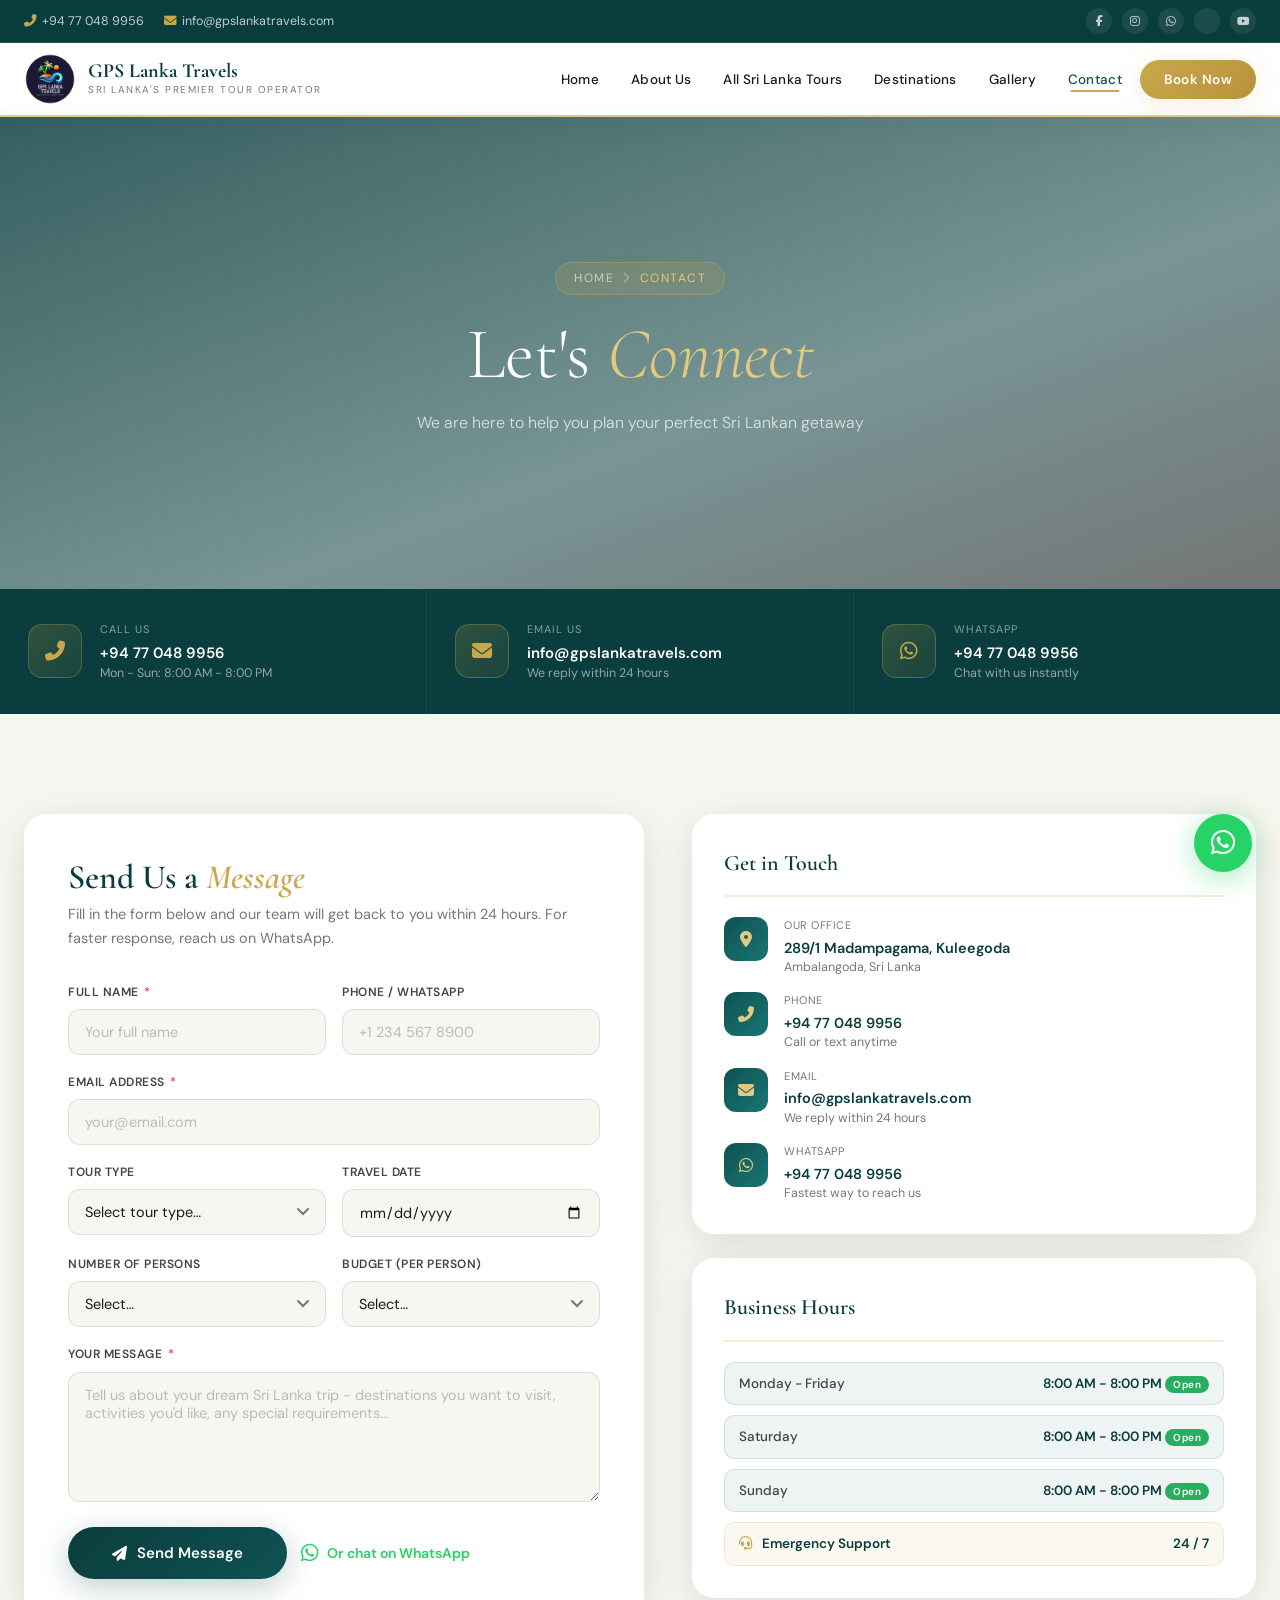
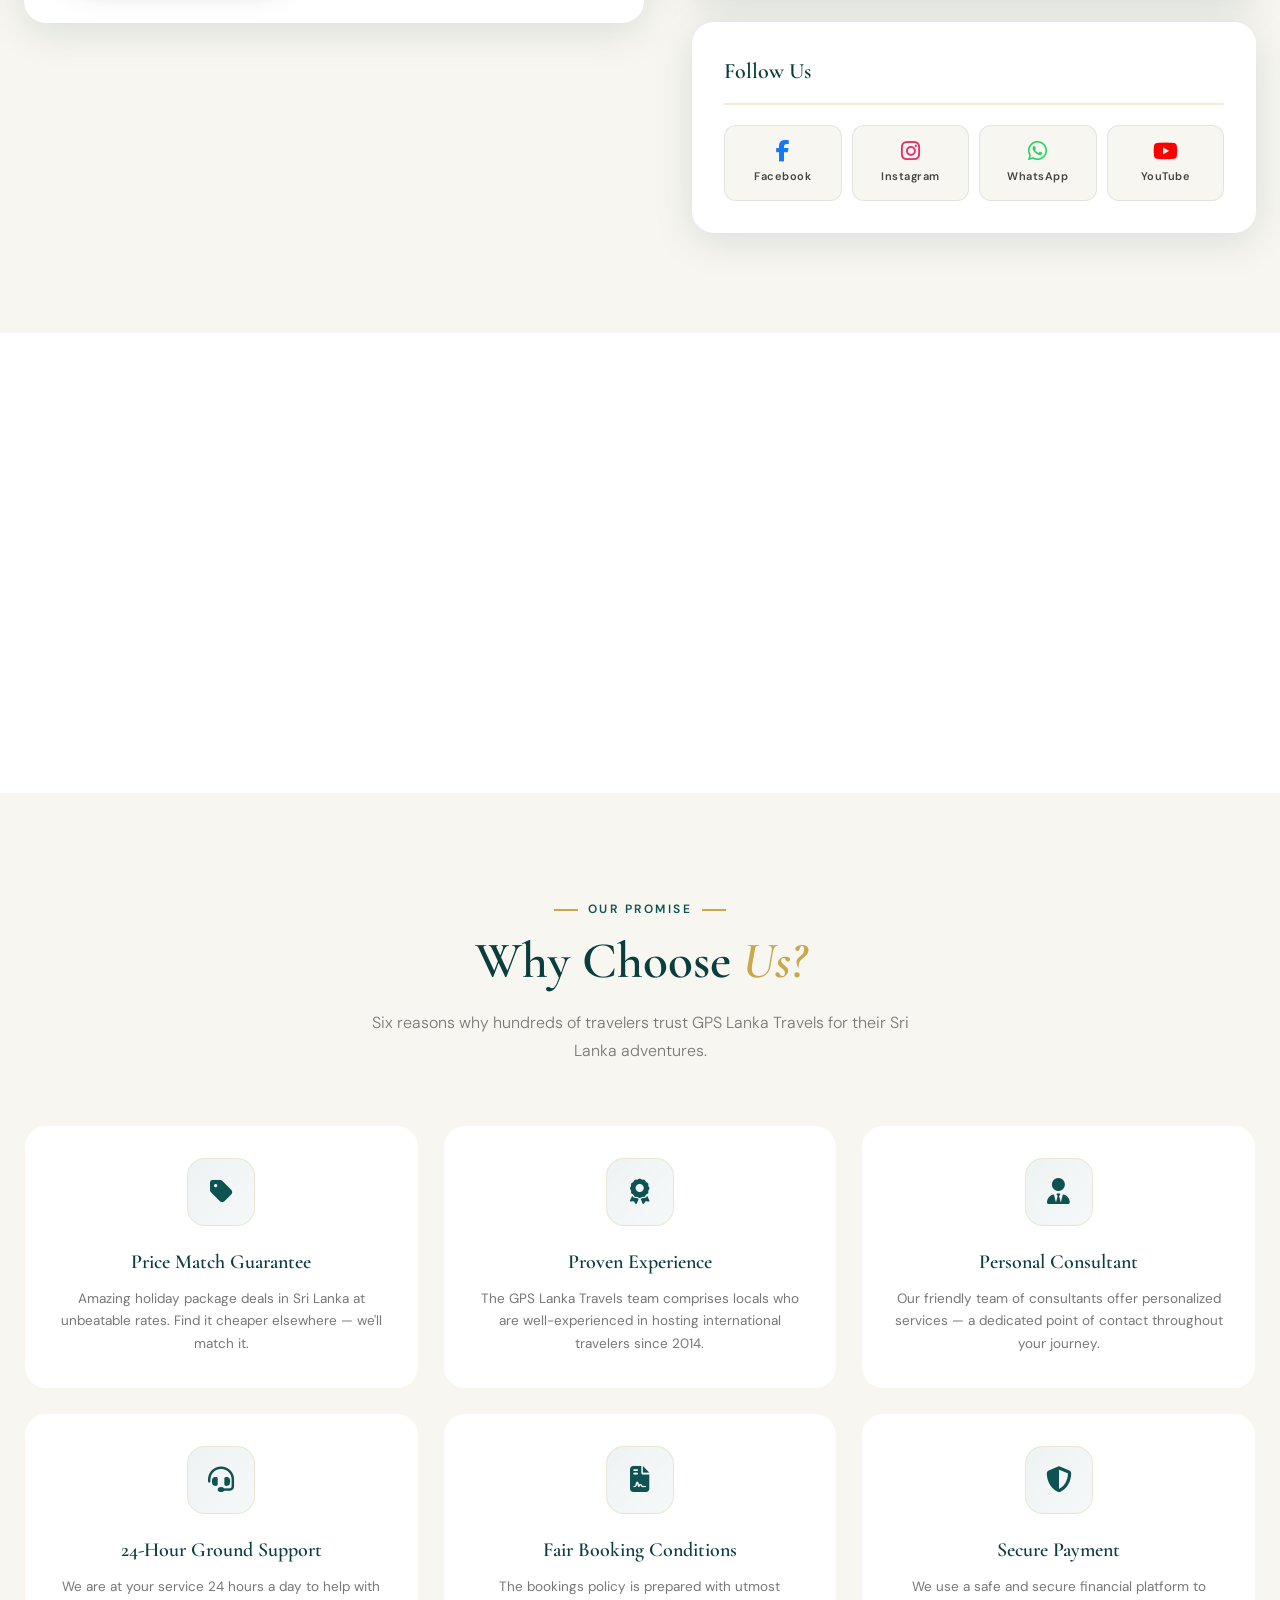
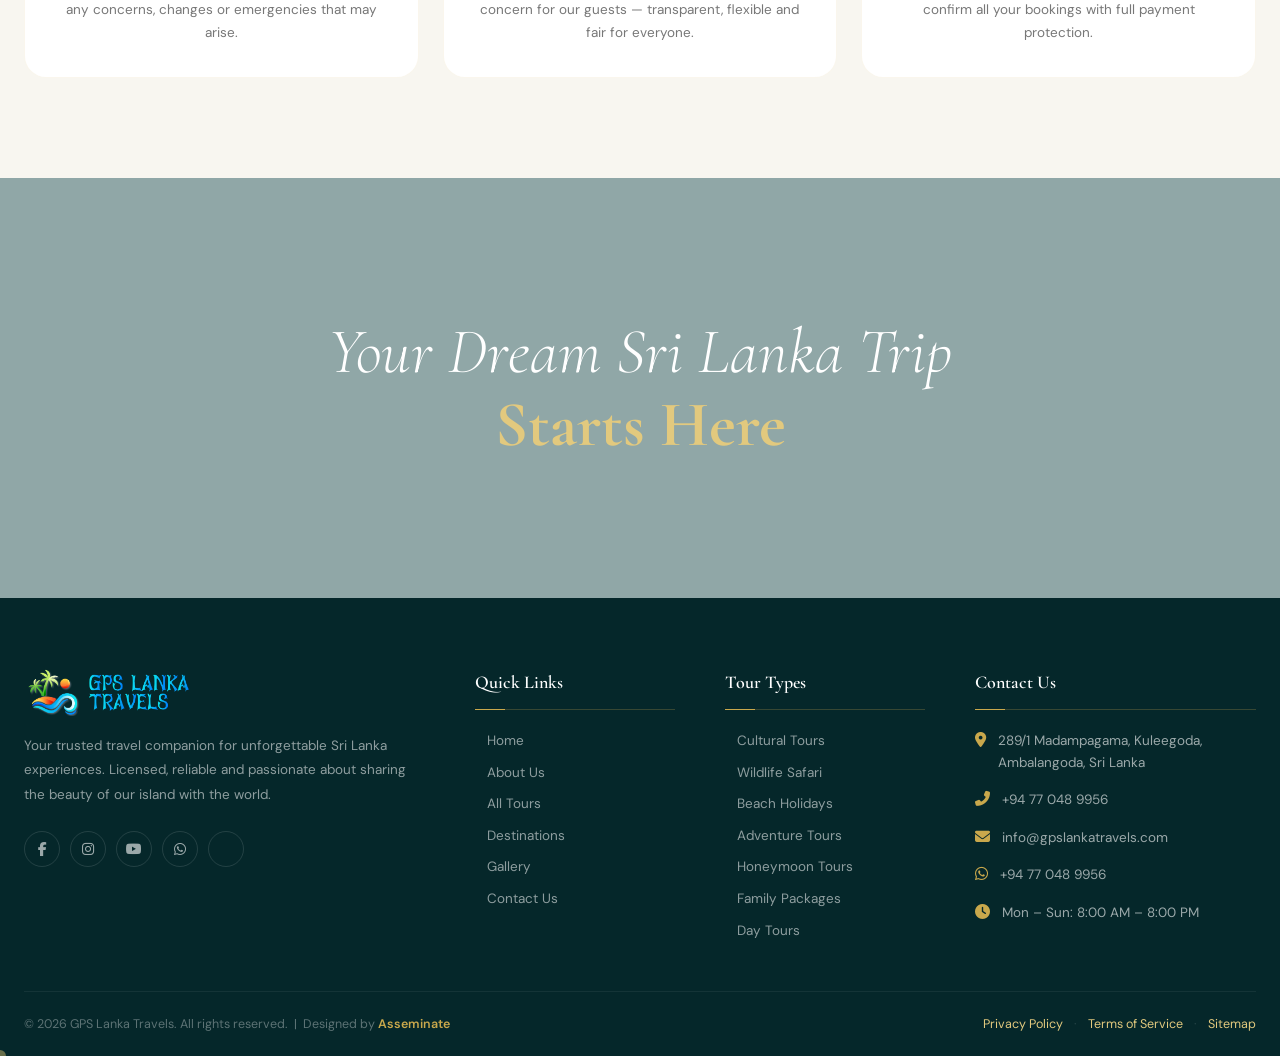
==== contact.html @ 1fd19db1 "Initial Commit - GPS Lanka Travels" ====
<!DOCTYPE html>
<html lang="en">
<head>
  <meta charset="UTF-8"/>
  <meta name="viewport" content="width=device-width, initial-scale=1.0"/>
  <meta name="description" content="Contact GPS Lanka Travels | Get in touch to plan your perfect Sri Lanka tour. Phone, WhatsApp, email or fill in the form."/>
  <title>Contact Us | GPS Lanka Travels</title>
  <link rel="icon" type="image/png" href="images/favicon.png"/>
  <link rel="stylesheet" href="https://cdnjs.cloudflare.com/ajax/libs/font-awesome/6.5.0/css/all.min.css"/>
  <link rel="stylesheet" href="css/global.css"/>
  <link rel="stylesheet" href="css/header.css"/>
  <link rel="stylesheet" href="css/footer.css"/>
  <link rel="stylesheet" href="css/contact.css"/>
</head>
<body data-page="contact">

  <div id="header-placeholder"></div>

  <!-- PAGE HERO -->
  <!-- images/contact-hero.jpg  1920×600px -->
  <section class="page-hero">
    <div class="page-hero-bg"></div>
    <div class="page-hero-content">
      <div class="page-breadcrumb">
        <a href="index.html">Home</a>
        <span class="sep"><i class="fas fa-chevron-right"></i></span>
        Contact
      </div>
      <h1 class="page-hero-title">Let's <em>Connect</em></h1>
      <p class="page-hero-sub">We are here to help you plan your perfect Sri Lankan getaway</p>
    </div>
  </section>


  <!-- QUICK CONTACT STRIP -->
  <div class="contact-strip">
    <div class="container" style="padding:0;">
      <div class="contact-strip-grid">

        <a href="tel:+94770489956" class="contact-strip-item">
          <div class="contact-strip-icon"><i class="fas fa-phone-alt"></i></div>
          <div>
            <div class="contact-strip-label">Call Us</div>
            <div class="contact-strip-value">
              +94 77 048 9956
              <small>Mon - Sun: 8:00 AM - 8:00 PM</small>
            </div>
          </div>
        </a>

        <a href="mailto:info@gpslankatravels.com" class="contact-strip-item">
          <div class="contact-strip-icon"><i class="fas fa-envelope"></i></div>
          <div>
            <div class="contact-strip-label">Email Us</div>
            <div class="contact-strip-value">
              info@gpslankatravels.com
              <small>We reply within 24 hours</small>
            </div>
          </div>
        </a>

        <a href="https://wa.me/94770489956" target="_blank" class="contact-strip-item">
          <div class="contact-strip-icon"><i class="fab fa-whatsapp"></i></div>
          <div>
            <div class="contact-strip-label">WhatsApp</div>
            <div class="contact-strip-value">
              +94 77 048 9956
              <small>Chat with us instantly</small>
            </div>
          </div>
        </a>

      </div>
    </div>
  </div>


  <!-- MAIN CONTACT SECTION -->
  <section class="contact-main section-pad">
    <div class="container">
      <div class="contact-grid">

        <!-- CONTACT FORM -->
        <div class="contact-form-wrap reveal-left">

          <h2>Send Us a <em>Message</em></h2>
          <p class="contact-form-subtitle">Fill in the form below and our team will get back to you within 24 hours. For faster response, reach us on WhatsApp.</p>

          <!-- Success state (hidden by default) -->
          <div id="formSuccess" class="form-success">
            <i class="fas fa-check-circle"></i>
            <div>
              <strong>Message sent successfully!</strong><br>
              Thank you for reaching out. Our team will contact you within 24 hours.
            </div>
          </div>

          <form id="contactForm" novalidate>

            <div class="form-row">
              <div class="form-group">
                <label>Full Name <span>*</span></label>
                <input type="text" id="name" placeholder="Your full name" required/>
              </div>
              <div class="form-group">
                <label>Phone / WhatsApp</label>
                <input type="tel" id="phone" placeholder="+1 234 567 8900"/>
              </div>
            </div>

            <div class="form-group">
              <label>Email Address <span>*</span></label>
              <input type="email" id="email" placeholder="your@email.com" required/>
            </div>

            <div class="form-row">
              <div class="form-group">
                <label>Tour Type</label>
                <select id="tourType">
                  <option value="">Select tour type…</option>
                  <option>Day Tour</option>
                  <option>Multi-Day Package</option>
                  <option>Custom Private Tour</option>
                  <option>Honeymoon Package</option>
                  <option>Family Holiday</option>
                  <option>Wildlife Safari</option>
                  <option>Adventure Tour</option>
                  <option>Airport Transfer</option>
                </select>
              </div>
              <div class="form-group">
                <label>Travel Date</label>
                <input type="date" id="travelDate"/>
              </div>
            </div>

            <div class="form-row">
              <div class="form-group">
                <label>Number of Persons</label>
                <select id="persons">
                  <option value="">Select…</option>
                  <option>1 Person</option>
                  <option>2 Persons</option>
                  <option>3-4 Persons</option>
                  <option>5-8 Persons</option>
                  <option>9+ Persons</option>
                </select>
              </div>
              <div class="form-group">
                <label>Budget (Per Person)</label>
                <select id="budget">
                  <option value="">Select…</option>
                  <option>Under $100</option>
                  <option>$100 - $300</option>
                  <option>$300 - $600</option>
                  <option>$600 - $1000</option>
                  <option>$1000+</option>
                </select>
              </div>
            </div>

            <div class="form-group">
              <label>Your Message <span>*</span></label>
              <textarea id="message" placeholder="Tell us about your dream Sri Lanka trip - destinations you want to visit, activities you'd like, any special requirements…" required></textarea>
            </div>

            <div class="form-submit-row">
              <button type="submit" class="contact-submit-btn">
                <i class="fas fa-paper-plane" id="btnIcon"></i>
                <span id="btnText">Send Message</span>
              </button>
              <a href="https://wa.me/94770489956?text=Hi%2C%20I%27d%20like%20to%20enquire%20about%20a%20Sri%20Lanka%20tour" class="contact-wa-link" target="_blank">
                <i class="fab fa-whatsapp"></i> Or chat on WhatsApp
              </a>
            </div>

          </form>
        </div>


        <!-- INFO PANEL -->
        <div class="contact-info-panel">

          <!-- Contact Details -->
          <div class="contact-info-card reveal-right">
            <h3>Get in Touch</h3>
            <div class="contact-info-list">

              <div class="contact-info-item">
                <div class="cii-icon"><i class="fas fa-map-marker-alt"></i></div>
                <div>
                  <div class="cii-label">Our Office</div>
                  <div class="cii-value">
                    289/1 Madampagama, Kuleegoda
                    <small>Ambalangoda, Sri Lanka</small>
                  </div>
                </div>
              </div>

              <a href="tel:+94770489956" class="contact-info-item">
                <div class="cii-icon"><i class="fas fa-phone-alt"></i></div>
                <div>
                  <div class="cii-label">Phone</div>
                  <div class="cii-value">
                    +94 77 048 9956
                    <small>Call or text anytime</small>
                  </div>
                </div>
              </a>

              <a href="mailto:info@gpslankatravels.com" class="contact-info-item">
                <div class="cii-icon"><i class="fas fa-envelope"></i></div>
                <div>
                  <div class="cii-label">Email</div>
                  <div class="cii-value">
                    info@gpslankatravels.com
                    <small>We reply within 24 hours</small>
                  </div>
                </div>
              </a>

              <a href="https://wa.me/94770489956" class="contact-info-item" target="_blank">
                <div class="cii-icon"><i class="fab fa-whatsapp"></i></div>
                <div>
                  <div class="cii-label">WhatsApp</div>
                  <div class="cii-value">
                    +94 77 048 9956
                    <small>Fastest way to reach us</small>
                  </div>
                </div>
              </a>

            </div>
          </div>

          <!-- Business Hours -->
          <div class="contact-info-card reveal-right">
            <h3>Business Hours</h3>
            <div class="hours-list">
              <div class="hours-item open">
                <span class="hours-day">Monday - Friday</span>
                <span class="hours-time">8:00 AM - 8:00 PM <span class="open-tag">Open</span></span>
              </div>
              <div class="hours-item open">
                <span class="hours-day">Saturday</span>
                <span class="hours-time">8:00 AM - 8:00 PM <span class="open-tag">Open</span></span>
              </div>
              <div class="hours-item open">
                <span class="hours-day">Sunday</span>
                <span class="hours-time">8:00 AM - 8:00 PM <span class="open-tag">Open</span></span>
              </div>
              <div class="hours-item" style="background:rgba(201,168,76,0.08); border:1px solid rgba(201,168,76,0.2);">
                <span class="hours-day" style="color:var(--teal-dark);font-weight:600;"><i class="fas fa-headset" style="color:var(--gold);margin-right:6px;"></i> Emergency Support</span>
                <span class="hours-time">24 / 7</span>
              </div>
            </div>
          </div>

          <!-- Social Links -->
          <div class="contact-info-card reveal-right">
            <h3>Follow Us</h3>
            <div class="social-links-grid">
              <a href="#" class="social-link-btn fb" target="_blank">
                <i class="fab fa-facebook-f"></i>Facebook
              </a>
              <a href="#" class="social-link-btn ig" target="_blank">
                <i class="fab fa-instagram"></i>Instagram
              </a>
              <a href="https://wa.me/94770489956" class="social-link-btn wa" target="_blank">
                <i class="fab fa-whatsapp"></i>WhatsApp
              </a>
              <a href="#" class="social-link-btn yt" target="_blank">
                <i class="fab fa-youtube"></i>YouTube
              </a>
            </div>
          </div>

        </div>

      </div>
    </div>
  </section>


  <!-- GOOGLE MAP -->
  <div class="contact-map">
    <iframe
      src="https://www.google.com/maps/embed?pb=!1m18!1m12!1m3!1d3966.4!2d80.0536!3d6.2368!2m3!1f0!2f0!3f0!3m2!1i1024!2i768!4f13.1!3m3!1m2!1s0x3ae173b0b348b44f%3A0x6c7fd8d8a3e9c7a9!2sAmbalangoda!5e0!3m2!1sen!2slk!4v1700000000000"
      allowfullscreen="" loading="lazy"
      referrerpolicy="no-referrer-when-downgrade"
      title="GPS Lanka Travels Location">
    </iframe>
  </div>


  <!-- WHY CHOOSE US -->
  <section class="contact-why section-pad">
    <div class="container">
      <div class="section-header">
        <div class="section-tag reveal">Our Promise</div>
        <h2 class="section-title reveal">Why Choose <em>Us?</em></h2>
        <p class="section-subtitle reveal">Six reasons why hundreds of travelers trust GPS Lanka Travels for their Sri Lanka adventures.</p>
      </div>
      <div class="contact-why-grid stagger-children">

        <div class="contact-why-card reveal">
          <div class="cwc-icon"><i class="fas fa-tag"></i></div>
          <div class="cwc-title">Price Match Guarantee</div>
          <div class="cwc-desc">Amazing holiday package deals in Sri Lanka at unbeatable rates. Find it cheaper elsewhere — we'll match it.</div>
        </div>

        <div class="contact-why-card reveal">
          <div class="cwc-icon"><i class="fas fa-award"></i></div>
          <div class="cwc-title">Proven Experience</div>
          <div class="cwc-desc">The GPS Lanka Travels team comprises locals who are well-experienced in hosting international travelers since 2014.</div>
        </div>

        <div class="contact-why-card reveal">
          <div class="cwc-icon"><i class="fas fa-user-tie"></i></div>
          <div class="cwc-title">Personal Consultant</div>
          <div class="cwc-desc">Our friendly team of consultants offer personalized services — a dedicated point of contact throughout your journey.</div>
        </div>

        <div class="contact-why-card reveal">
          <div class="cwc-icon"><i class="fas fa-headset"></i></div>
          <div class="cwc-title">24-Hour Ground Support</div>
          <div class="cwc-desc">We are at your service 24 hours a day to help with any concerns, changes or emergencies that may arise.</div>
        </div>

        <div class="contact-why-card reveal">
          <div class="cwc-icon"><i class="fas fa-file-contract"></i></div>
          <div class="cwc-title">Fair Booking Conditions</div>
          <div class="cwc-desc">The bookings policy is prepared with utmost concern for our guests — transparent, flexible and fair for everyone.</div>
        </div>

        <div class="contact-why-card reveal">
          <div class="cwc-icon"><i class="fas fa-shield-alt"></i></div>
          <div class="cwc-title">Secure Payment</div>
          <div class="cwc-desc">We use a safe and secure financial platform to confirm all your bookings with full payment protection.</div>
        </div>

      </div>
    </div>
  </section>


  <!-- SCENIC BANNER -->
  <div class="scenic-banner">
    <div class="scenic-banner-text reveal">
      <h2>Your Dream Sri Lanka Trip<br><strong>Starts Here</strong></h2>
    </div>
  </div>

  <div id="footer-placeholder"></div>

  <script src="js/components.js"></script>
  <script src="js/animations.js"></script>
  <script src="js/contact.js"></script>

</body>
</html>
---- css/global.css ----
/* ─── GOOGLE FONTS ─── */
@import url('https://fonts.googleapis.com/css2?family=Cormorant+Garamond:ital,wght@0,300;0,400;0,600;0,700;1,300;1,400&family=DM+Sans:wght@300;400;500;600&display=swap');

/* CSS VARIABLES */
:root {
  --teal-dark:   #0a3d3d;
  --teal:        #0f5252;
  --teal-mid:    #156060;
  --teal-light:  #1a7575;
  --gold:        #c9a84c;
  --gold-light:  #e2c97e;
  --gold-pale:   #f5ecd4;
  --white:       #ffffff;
  --off-white:   #f8f6f0;
  --text-dark:   #1a1a1a;
  --text-mid:    #444444;
  --text-light:  #777777;
  --shadow:      0 8px 40px rgba(10, 61, 61, 0.13);
  --shadow-gold: 0 4px 24px rgba(201, 168, 76, 0.22);
  --radius:      14px;
  --radius-lg:   22px;
  --transition:  all 0.3s ease;
}

/* RESET */
*, *::before, *::after {
  box-sizing: border-box;
  margin: 0;
  padding: 0;
}

html { scroll-behavior: smooth; }

body {
  font-family: 'DM Sans', sans-serif;
  color: var(--text-dark);
  background: var(--white);
  overflow-x: hidden;
  line-height: 1.6;
}

img { max-width: 100%; display: block; }
a  { text-decoration: none; }
ul { list-style: none; }

/* SCROLLBAR */
::-webkit-scrollbar       { width: 6px; }
::-webkit-scrollbar-track { background: var(--teal-dark); }
::-webkit-scrollbar-thumb { background: var(--gold); border-radius: 3px; }

/* LAYOUT UTILITIES */
.container    { max-width: 1280px; margin: 0 auto; padding: 0 24px; }
.section-pad  { padding: 100px 0; }
.section-pad-sm { padding: 70px 0; }
.text-center  { text-align: center; }

/* SECTION LABELS */
.section-tag {
  display: inline-flex;
  align-items: center;
  gap: 10px;
  color: var(--teal);
  font-size: 12px;
  letter-spacing: 2.5px;
  text-transform: uppercase;
  font-weight: 600;
  margin-bottom: 12px;
}
.section-tag::before,
.section-tag::after {
  content: '';
  display: block;
  width: 24px;
  height: 1.5px;
  background: var(--gold);
}

.section-title {
  font-family: 'Cormorant Garamond', serif;
  font-size: clamp(32px, 4vw, 52px);
  font-weight: 600;
  color: var(--teal-dark);
  line-height: 1.15;
  margin-bottom: 18px;
}
.section-title em { font-style: italic; color: var(--gold); }

.section-subtitle {
  font-size: 16px;
  color: var(--text-light);
  line-height: 1.75;
  max-width: 580px;
  font-weight: 300;
}

.section-header            { text-align: center; margin-bottom: 60px; }
.section-header .section-subtitle { margin: 0 auto; }

/* BUTTONS */
.btn-primary {
  background: linear-gradient(135deg, var(--gold) 0%, #a8782a 100%);
  color: var(--white);
  padding: 15px 36px;
  border-radius: 50px;
  font-weight: 600;
  font-size: 14px;
  letter-spacing: 0.5px;
  display: inline-flex;
  align-items: center;
  gap: 8px;
  box-shadow: 0 6px 30px rgba(201, 168, 76, 0.4);
  transition: transform 0.3s, box-shadow 0.3s;
  border: none;
  cursor: pointer;
}
.btn-primary:hover {
  transform: translateY(-3px);
  box-shadow: 0 12px 40px rgba(201, 168, 76, 0.5);
  color: var(--white);
}

.btn-outline {
  background: transparent;
  color: var(--white);
  padding: 14px 34px;
  border-radius: 50px;
  border: 2px solid rgba(255, 255, 255, 0.5);
  font-weight: 500;
  font-size: 14px;
  display: inline-flex;
  align-items: center;
  gap: 8px;
  transition: var(--transition);
  cursor: pointer;
}
.btn-outline:hover {
  background: rgba(255, 255, 255, 0.12);
  border-color: var(--white);
  transform: translateY(-3px);
  color: var(--white);
}

.btn-dark {
  background: var(--teal-dark);
  color: var(--white);
  padding: 11px 26px;
  border-radius: 50px;
  font-weight: 600;
  font-size: 13px;
  display: inline-flex;
  align-items: center;
  gap: 6px;
  transition: background 0.3s, transform 0.2s;
  border: none;
  cursor: pointer;
}
.btn-dark:hover { background: var(--teal); transform: translateX(3px); color: var(--white); }

/* SCROLL REVEAL CLASSES */
.reveal, .reveal-left, .reveal-right, .reveal-scale {
  opacity: 0;
  transition: opacity 0.7s ease, transform 0.7s ease;
}
.reveal       { transform: translateY(40px); }
.reveal-left  { transform: translateX(-40px); }
.reveal-right { transform: translateX(40px); }
.reveal-scale { transform: scale(0.9); }

.reveal.visible,
.reveal-left.visible,
.reveal-right.visible,
.reveal-scale.visible {
  opacity: 1;
  transform: none;
}

/* WHATSAPP FLOATING BUTTON */
.whatsapp-btn {
  position: fixed;
  bottom: 28px;
  right: 28px;
  z-index: 999;
  width: 58px;
  height: 58px;
  background: #25d366;
  border-radius: 50%;
  display: flex;
  align-items: center;
  justify-content: center;
  box-shadow: 0 6px 30px rgba(37, 211, 102, 0.4);
  animation: waPulse 2.5s infinite;
  transition: transform 0.3s;
}
.whatsapp-btn:hover { transform: scale(1.12); }
.whatsapp-btn i     { color: var(--white); font-size: 28px; }

/* BACK TO TOP */
.back-top {
  position: fixed;
  bottom: 28px;
  left: 28px;
  z-index: 999;
  width: 44px;
  height: 44px;
  background: var(--teal-dark);
  border-radius: 12px;
  display: flex;
  align-items: center;
  justify-content: center;
  cursor: pointer;
  box-shadow: var(--shadow);
  opacity: 0;
  pointer-events: none;
  transition: opacity 0.3s, transform 0.3s;
  border: 1px solid rgba(201, 168, 76, 0.3);
}
.back-top.visible       { opacity: 1; pointer-events: all; }
.back-top:hover         { transform: translateY(-4px); }
.back-top i             { color: var(--gold); font-size: 16px; }

/* KEYFRAMES */
@keyframes fadeUp {
  from { opacity: 0; transform: translateY(30px); }
  to   { opacity: 1; transform: translateY(0); }
}
@keyframes fadeDown {
  from { opacity: 0; transform: translateY(-20px); }
  to   { opacity: 1; transform: translateY(0); }
}
@keyframes waPulse {
  0%, 100% { box-shadow: 0 6px 30px rgba(37, 211, 102, 0.4); }
  50%       { box-shadow: 0 6px 50px rgba(37, 211, 102, 0.7); }
}
@keyframes kenBurns {
  from { transform: scale(1); }
  to   { transform: scale(1.1); }
}
@keyframes scrollBounce {
  0%, 100% { transform: translateY(0);  opacity: 1; }
  50%       { transform: translateY(8px); opacity: 0.4; }
}


/* SCENIC PARALLAX BANNER - shared across all pages */
.scenic-banner {
  height: 420px;
  background: url('../images/scenic-banner.jpg') center / cover no-repeat fixed;
  position: relative;
  display: flex; align-items: center; justify-content: center;
}
.scenic-banner::before { content: ''; position: absolute; inset: 0; background: rgba(10,61,61,0.45); }
.scenic-banner-text    { position: relative; z-index: 1; text-align: center; }
.scenic-banner-text h2 {
  font-family: 'Cormorant Garamond', serif;
  font-size: clamp(36px, 5vw, 68px);
  color: var(--white); font-weight: 300; font-style: italic; line-height: 1.15;
}
.scenic-banner-text h2 strong { font-weight: 700; color: var(--gold-light); font-style: normal; display: block; }
---- css/header.css ----
/* STICKY HEADER WRAPPER */
/* Wraps both topbar + navbar so they stay fixed at the very top on scroll */
#header-placeholder {
  position: fixed;
  top: 0;
  left: 0;
  right: 0;
  z-index: 1000;
}

/* Push page content down so it isn't hidden behind the fixed header.*/
body { padding-top: 109px; }

/* TOP BAR */
.topbar {
  background: var(--teal-dark);
  padding: 8px 0;
  font-size: 12.5px;
  color: rgba(255, 255, 255, 0.75);
  border-bottom: 1px solid rgba(201, 168, 76, 0.2);
}
.topbar-inner {
  max-width: 1280px;
  margin: 0 auto;
  padding: 0 24px;
  display: flex;
  align-items: center;
  justify-content: space-between;
  flex-wrap: wrap;
  gap: 8px;
}
.topbar a {
  color: rgba(255, 255, 255, 0.75);
  text-decoration: none;
  transition: color 0.25s;
}
.topbar a:hover { color: var(--gold); }

.topbar-left          { display: flex; gap: 20px; align-items: center; }
.topbar-left i        { color: var(--gold); margin-right: 5px; }

.topbar-right         { display: flex; gap: 10px; align-items: center; }
.topbar-right a {
  width: 26px;
  height: 26px;
  background: rgba(255, 255, 255, 0.08);
  border-radius: 50%;
  display: flex;
  align-items: center;
  justify-content: center;
  font-size: 11px;
  transition: background 0.25s, color 0.25s;
}
.topbar-right a:hover {
  background: var(--gold);
  color: var(--teal-dark) !important;
}

/* NAVBAR */
.navbar {
  position: relative; /* parent #header-placeholder is fixed */
  background: rgba(255, 255, 255, 0.97);
  backdrop-filter: blur(12px);
  -webkit-backdrop-filter: blur(12px);
  box-shadow: 0 2px 30px rgba(10, 61, 61, 0.08);
  border-bottom: 2px solid var(--gold-light);
  transition: all 0.4s ease;
}

/* Scrolled state — toggled by animations.js */
.navbar.scrolled {
  background: rgba(10, 61, 61, 0.97);
  border-bottom-color: rgba(201, 168, 76, 0.4);
}
.navbar.scrolled .nav-link          { color: rgba(255, 255, 255, 0.85) !important; }
.navbar.scrolled .nav-link:hover    { color: var(--gold) !important; }
.navbar.scrolled .logo-text         { color: var(--white) !important; }
.navbar.scrolled .logo-sub          { color: var(--gold-light) !important; }
.navbar.scrolled .hamburger span    { background: var(--white); }

.nav-inner {
  max-width: 1280px;
  margin: 0 auto;
  padding: 0 24px;
  display: flex;
  align-items: center;
  justify-content: space-between;
  height: 72px;
}

/* LOGO */
.logo { 
  display: flex; 
  align-items: center; 
  gap: 12px; 
  text-decoration: none; 
}

/* LOGO IMAGE PATH */
.logo-img {
  height: 52px;
  width: auto;
  object-fit: contain;
}

/* Fallback icon logo — shown if logo not found */
.logo-icon {
  width: 48px;
  height: 48px;
  background: linear-gradient(135deg, var(--teal), var(--teal-light));
  border-radius: 12px;
  display: flex;
  align-items: center;
  justify-content: center;
  box-shadow: 0 4px 16px rgba(10, 61, 61, 0.25);
  position: relative;
  overflow: hidden;
  flex-shrink: 0;
}
.logo-icon::after {
  content: '';
  position: absolute;
  top: -50%; right: -50%;
  width: 60%; height: 60%;
  background: rgba(201, 168, 76, 0.35);
  border-radius: 50%;
}
.logo-icon i        { color: var(--gold); font-size: 20px; position: relative; z-index: 1; }

.logo-text {
  font-family: 'Cormorant Garamond', serif;
  font-size: 20px;
  font-weight: 700;
  color: var(--teal-dark);
  line-height: 1.1;
  transition: color 0.3s;
}
.logo-sub {
  font-size: 10px;
  color: var(--text-light);
  font-weight: 400;
  letter-spacing: 1.5px;
  text-transform: uppercase;
  transition: color 0.3s;
}

/* DESKTOP NAV LINKS */
.nav-links  { display: flex; align-items: center; gap: 4px; }

.nav-link {
  color: var(--text-dark);
  font-size: 13.5px;
  font-weight: 500;
  padding: 8px 14px;
  border-radius: 8px;
  transition: color 0.25s;
  letter-spacing: 0.3px;
  position: relative;
}
.nav-link::after {
  content: '';
  position: absolute;
  bottom: 4px;
  left: 50%;
  transform: translateX(-50%);
  width: 0;
  height: 2px;
  background: var(--gold);
  border-radius: 2px;
  transition: width 0.3s;
}
.nav-link:hover        { color: var(--teal) !important; }
.nav-link:hover::after { width: 60%; }
.nav-link.active       { color: var(--teal); }
.nav-link.active::after{ width: 60%; }

/* Book Now button */
.btn-book {
  background: linear-gradient(135deg, var(--gold), #b8923a) !important;
  color: var(--white) !important;
  padding: 11px 24px !important;
  border-radius: 50px !important;
  font-weight: 600 !important;
  letter-spacing: 0.5px;
  box-shadow: var(--shadow-gold);
  transition: transform 0.25s, box-shadow 0.25s !important;
}
.btn-book:hover {
  transform: translateY(-2px) !important;
  box-shadow: 0 8px 30px rgba(201, 168, 76, 0.4) !important;
}
.btn-book::after { display: none !important; }

/* HAMBURGER (mobile) */
.hamburger {
  display: none;
  flex-direction: column;
  gap: 5px;
  cursor: pointer;
  padding: 8px;
  background: none;
  border: none;
}
.hamburger span {
  display: block;
  width: 24px;
  height: 2px;
  background: var(--teal-dark);
  border-radius: 2px;
  transition: all 0.3s;
}

/* MOBILE DRAWER */
.mobile-overlay {
  display: none;
  position: fixed;
  inset: 0;
  background: rgba(0, 0, 0, 0.5);
  z-index: 1500;
}
.mobile-overlay.open { display: block; }

.mobile-menu {
  display: none;
  position: fixed;
  top: 0;
  right: -100%;
  width: 290px;
  height: 100vh;
  background: var(--teal-dark);
  z-index: 2000;
  padding: 80px 32px 40px;
  transition: right 0.4s cubic-bezier(0.25, 0.8, 0.25, 1);
  overflow-y: auto;
}
.mobile-menu.open { right: 0; }

.mobile-menu-close {
  position: absolute;
  top: 20px;
  right: 20px;
  background: none;
  border: none;
  color: var(--white);
  font-size: 22px;
  cursor: pointer;
}

.mobile-menu ul  { list-style: none; }
.mobile-menu li  { border-bottom: 1px solid rgba(255, 255, 255, 0.08); }
.mobile-menu a {
  display: block;
  padding: 14px 0;
  color: rgba(255, 255, 255, 0.85);
  text-decoration: none;
  font-size: 15px;
  transition: color 0.2s, padding-left 0.2s;
}
.mobile-menu a:hover { color: var(--gold); padding-left: 6px; }
.mobile-menu .book-mobile {
  color: var(--gold) !important;
  font-weight: 600;
}

/* RESPONSIVE */
@media (max-width: 1024px) {
  .nav-links { gap: 0; }
  .nav-link  { padding: 8px 10px; font-size: 13px; }
}

@media (max-width: 768px) {
  .topbar-left span { display: none; }
  .topbar-left a:last-child { display: none; }
  .nav-links   { display: none; }
  .hamburger   { display: flex; }
  .mobile-menu { display: block; }
}
---- css/footer.css ----
.footer           { background: #05272a; color: rgba(255, 255, 255, 0.7); }
.footer-top       { padding: 70px 0 50px; }

/* FOOTER GRID */
.footer-grid {
  display: grid;
  grid-template-columns: 2fr 1fr 1fr 1.4fr;
  gap: 50px;
}

/* BRAND COLUMN */
.footer-brand p {
  font-size: 13.5px;
  line-height: 1.8;
  margin: 18px 0 24px;
  color: rgba(255, 255, 255, 0.55);
}

/* FOOTER LOGO PATH */
.footer-logo-img {
  height: 48px;
  width: auto;
  object-fit: contain;
  margin-bottom: 16px;
}

.footer-logo-fallback {
  display: flex;
  align-items: center;
  gap: 12px;
  margin-bottom: 16px;
  text-decoration: none;
}
.footer-logo-fallback .logo-icon  { flex-shrink: 0; }
.footer-logo-fallback .logo-text  { color: var(--white); }
.footer-logo-fallback .logo-sub   { color: rgba(255, 255, 255, 0.4); }

/* Social icons */
.footer-social         { display: flex; gap: 10px; flex-wrap: wrap; }
.footer-social a {
  width: 36px;
  height: 36px;
  border-radius: 50%;
  border: 1px solid rgba(255, 255, 255, 0.12);
  display: flex;
  align-items: center;
  justify-content: center;
  color: rgba(255, 255, 255, 0.6);
  text-decoration: none;
  font-size: 14px;
  transition: all 0.3s;
}
.footer-social a:hover {
  background: var(--gold);
  border-color: var(--gold);
  color: var(--white);
  transform: translateY(-3px);
}

/* FOOTER COLUMNS */
.footer-col h4 {
  font-family: 'Cormorant Garamond', serif;
  font-size: 18px;
  font-weight: 600;
  color: var(--white);
  margin-bottom: 20px;
  padding-bottom: 12px;
  border-bottom: 1px solid rgba(201, 168, 76, 0.25);
  position: relative;
}
.footer-col h4::after {
  content: '';
  position: absolute;
  bottom: -1px;
  left: 0;
  width: 30px;
  height: 1px;
  background: var(--gold);
}

/* Footer links */
.footer-links          { display: flex; flex-direction: column; gap: 10px; }
.footer-links a {
  color: rgba(255, 255, 255, 0.55);
  font-size: 13.5px;
  transition: color 0.2s, padding-left 0.2s;
  display: flex;
  align-items: center;
  gap: 8px;
}
.footer-links a::before {
  content: '›';
  color: var(--gold);
  opacity: 0;
  transition: opacity 0.2s;
}
.footer-links a:hover {
  color: var(--gold-light);
  padding-left: 8px;
}
.footer-links a:hover::before { opacity: 1; }

/* Contact items */
.footer-contact-item {
  display: flex;
  align-items: flex-start;
  gap: 12px;
  margin-bottom: 16px;
  font-size: 13.5px;
  color: rgba(255, 255, 255, 0.6);
}
.footer-contact-icon {
  color: var(--gold);
  font-size: 15px;
  margin-top: 2px;
  flex-shrink: 0;
}

/* FOOTER BOTTOM BAR */
.footer-bottom {
  border-top: 1px solid rgba(255, 255, 255, 0.06);
  padding: 22px 0;
  display: flex;
  align-items: center;
  justify-content: space-between;
  flex-wrap: wrap;
  gap: 10px;
  font-size: 12.5px;
  color: rgba(255, 255, 255, 0.35);
}
.footer-bottom a          { color: var(--gold-light); text-decoration: none; transition: color 0.2s; }
.footer-bottom a:hover    { color: var(--gold); }
.footer-bottom .divider   { margin: 0 8px; opacity: 0.4; }
.designed-by              { color: rgba(255, 255, 255, 0.35); }
.designed-by a            { color: var(--gold); font-weight: 600; }
.designed-by a:hover      { color: var(--gold-light); }

/* RESPONSIVE */
@media (max-width: 1024px) {
  .footer-grid { grid-template-columns: 1fr 1fr; gap: 36px; }
}
@media (max-width: 640px) {
  .footer-grid   { grid-template-columns: 1fr; gap: 28px; }
  .footer-bottom { flex-direction: column; text-align: center; }
  .footer-top    { padding: 50px 0 36px; }
}
---- css/contact.css ----
/* PAGE HERO */
.page-hero {
  height: 480px;
  position: relative;
  display: flex; align-items: center; justify-content: center;
  overflow: hidden;
}

.page-hero-bg {
  position: absolute; inset: 0;
  background: url('../images/contact-hero.jpg') center / cover no-repeat;
  transform: scale(1.05); transition: transform 6s ease;
}
.page-hero:hover .page-hero-bg { transform: scale(1.0); }
.page-hero-bg::after {
  content: '';
  position: absolute; inset: 0;
  background: linear-gradient(160deg, rgba(10,61,61,0.84) 0%, rgba(10,61,61,0.55) 60%, rgba(0,0,0,0.55) 100%);
}
.page-hero-content {
  position: relative; z-index: 1;
  text-align: center; padding: 0 24px;
}
.page-breadcrumb {
  display: inline-flex; align-items: center; gap: 8px;
  background: rgba(201,168,76,0.18); border: 1px solid rgba(201,168,76,0.35);
  color: var(--gold-light); font-size: 12px; letter-spacing: 1.5px;
  text-transform: uppercase; padding: 6px 18px; border-radius: 50px;
  margin-bottom: 20px; animation: fadeDown 0.8s 0.2s both;
}
.page-breadcrumb a         { color: rgba(255,255,255,0.6); text-decoration: none; transition: color .2s; }
.page-breadcrumb a:hover   { color: var(--gold-light); }
.page-breadcrumb .sep      { color: rgba(255,255,255,0.3); }
.page-hero-title {
  font-family: 'Cormorant Garamond', serif;
  font-size: clamp(40px, 6vw, 72px);
  font-weight: 300; color: var(--white); line-height: 1.1;
  animation: fadeUp 0.9s 0.35s both;
}
.page-hero-title em        { font-style: italic; color: var(--gold-light); }
.page-hero-sub {
  font-size: 16px; color: rgba(255,255,255,0.75);
  margin-top: 16px; font-weight: 300;
  animation: fadeUp 0.9s 0.5s both;
}

/* QUICK CONTACT STRIP — 3 cards below hero */
.contact-strip        { background: var(--teal-dark); padding: 0; }
.contact-strip-grid   {
  display: grid;
  grid-template-columns: repeat(3, 1fr);
  gap: 1px;
  background: rgba(255,255,255,0.06);
}
.contact-strip-item {
  background: var(--teal-dark);
  padding: 32px 28px;
  display: flex; align-items: center; gap: 18px;
  text-decoration: none;
  transition: background .3s;
}
.contact-strip-item:hover { background: rgba(255,255,255,0.05); }
.contact-strip-icon {
  width: 54px; height: 54px; flex-shrink: 0;
  background: linear-gradient(135deg, rgba(201,168,76,0.2), rgba(201,168,76,0.08));
  border: 1.5px solid rgba(201,168,76,0.3);
  border-radius: 14px;
  display: flex; align-items: center; justify-content: center;
  transition: background .3s, transform .3s;
}
.contact-strip-item:hover .contact-strip-icon { background: linear-gradient(135deg, rgba(201,168,76,0.35), rgba(201,168,76,0.15)); transform: scale(1.08); }
.contact-strip-icon i   { color: var(--gold); font-size: 20px; }
.contact-strip-label    { font-size: 11px; color: rgba(255,255,255,0.5); letter-spacing: 1px; text-transform: uppercase; margin-bottom: 4px; }
.contact-strip-value    { font-size: 15px; font-weight: 600; color: var(--white); line-height: 1.35; }
.contact-strip-value small { display: block; font-size: 12.5px; font-weight: 400; color: rgba(255,255,255,0.55); margin-top: 2px; }

/* MAIN CONTACT SECTION */
.contact-main         { background: var(--off-white); }
.contact-grid         {
  display: grid;
  grid-template-columns: 1.1fr 1fr;
  gap: 48px;
  align-items: start;
}

/* LEFT: Contact Form */
.contact-form-wrap {
  background: var(--white);
  border-radius: var(--radius-lg);
  padding: 44px;
  box-shadow: var(--shadow);
}
.contact-form-wrap h2 {
  font-family: 'Cormorant Garamond', serif;
  font-size: 34px; font-weight: 600;
  color: var(--teal-dark); margin-bottom: 6px; line-height: 1.15;
}
.contact-form-wrap h2 em { font-style: italic; color: var(--gold); }
.contact-form-subtitle {
  font-size: 14.5px; color: var(--text-light);
  margin-bottom: 32px; line-height: 1.65;
}

.form-row           { display: grid; grid-template-columns: 1fr 1fr; gap: 16px; }
.form-group         { margin-bottom: 18px; }
.form-group label   {
  display: block; font-size: 12px; font-weight: 600;
  color: var(--text-mid); margin-bottom: 7px;
  letter-spacing: .5px; text-transform: uppercase;
}
.form-group label span { color: #e74c3c; margin-left: 2px; }

.form-group input,
.form-group select,
.form-group textarea {
  width: 100%;
  padding: 13px 16px;
  border: 1.5px solid rgba(0,0,0,0.1);
  border-radius: 12px;
  font-size: 14.5px;
  font-family: 'DM Sans', sans-serif;
  color: var(--text-dark);
  background: var(--off-white);
  outline: none;
  transition: border-color .25s, background .25s, box-shadow .25s;
}
.form-group input:focus,
.form-group select:focus,
.form-group textarea:focus {
  border-color: var(--teal);
  background: var(--white);
  box-shadow: 0 0 0 3px rgba(15,82,82,0.08);
}
.form-group input::placeholder,
.form-group textarea::placeholder { color: #bbb; }
.form-group textarea  { height: 130px; resize: vertical; }

/* Tour type select */
.form-group select {
  appearance: none;
  background-image: url("data:image/svg+xml,%3Csvg xmlns='http://www.w3.org/2000/svg' width='12' height='8'%3E%3Cpath d='M1 1l5 5 5-5' stroke='%23777' fill='none' stroke-width='2' stroke-linecap='round'/%3E%3C/svg%3E");
  background-repeat: no-repeat;
  background-position: right 16px center;
  padding-right: 44px;
  cursor: pointer;
}

/* Success message */
.form-success {
  display: none;
  background: rgba(39,174,96,0.1); border: 1.5px solid rgba(39,174,96,0.3);
  border-radius: 12px; padding: 18px 20px;
  color: #1e8449; font-size: 14px; font-weight: 500;
  align-items: center; gap: 12px; margin-bottom: 20px;
}
.form-success.show { display: flex; }
.form-success i    { font-size: 22px; flex-shrink: 0; }

/* Submit row */
.form-submit-row {
  display: flex; align-items: center; gap: 14px; flex-wrap: wrap;
  margin-top: 8px;
}
.contact-submit-btn {
  padding: 16px 44px;
  background: linear-gradient(135deg, var(--teal-dark), var(--teal));
  color: var(--white); border: none; border-radius: 50px;
  font-size: 15px; font-weight: 600; font-family: 'DM Sans', sans-serif;
  cursor: pointer; box-shadow: 0 8px 30px rgba(10,61,61,0.25);
  transition: transform .25s, box-shadow .25s;
  display: flex; align-items: center; gap: 10px;
}
.contact-submit-btn:hover  { transform: translateY(-2px); box-shadow: 0 16px 44px rgba(10,61,61,0.32); }
.contact-submit-btn:active { transform: translateY(0); }

.contact-wa-link {
  display: inline-flex; align-items: center; gap: 8px;
  color: #25d366; font-size: 14px; font-weight: 600;
  text-decoration: none; transition: gap .25s;
}
.contact-wa-link:hover { gap: 12px; }
.contact-wa-link i     { font-size: 20px; }

/* RIGHT: Info panel */
.contact-info-panel { display: flex; flex-direction: column; gap: 24px; }

.contact-info-card {
  background: var(--white);
  border-radius: var(--radius-lg);
  padding: 32px;
  box-shadow: var(--shadow);
}
.contact-info-card h3 {
  font-family: 'Cormorant Garamond', serif;
  font-size: 22px; font-weight: 600;
  color: var(--teal-dark); margin-bottom: 20px;
  padding-bottom: 14px;
  border-bottom: 2px solid var(--gold-pale);
}

/* Info items */
.contact-info-list  { display: flex; flex-direction: column; gap: 16px; }
.contact-info-item  {
  display: flex; align-items: flex-start; gap: 16px;
  text-decoration: none;
  transition: transform .25s;
}
.contact-info-item:hover { transform: translateX(4px); }
.cii-icon {
  width: 44px; height: 44px; flex-shrink: 0;
  background: linear-gradient(135deg, var(--teal), var(--teal-light));
  border-radius: 12px;
  display: flex; align-items: center; justify-content: center;
}
.cii-icon i       { color: var(--gold-light); font-size: 16px; }
.cii-label        { font-size: 11px; color: var(--text-light); letter-spacing: .5px; text-transform: uppercase; margin-bottom: 3px; }
.cii-value        { font-size: 14.5px; font-weight: 600; color: var(--teal-dark); line-height: 1.4; }
.cii-value small  { display: block; font-size: 12.5px; font-weight: 400; color: var(--text-light); margin-top: 1px; }

/* Social links */
.social-links-grid {
  display: grid; grid-template-columns: repeat(4, 1fr); gap: 10px;
}
.social-link-btn {
  display: flex; flex-direction: column; align-items: center; gap: 6px;
  padding: 14px 8px; border-radius: 12px;
  text-decoration: none;
  border: 1.5px solid rgba(0,0,0,0.08);
  background: var(--off-white);
  transition: transform .3s, box-shadow .3s, border-color .3s;
  font-size: 11px; font-weight: 600; color: var(--text-mid);
  letter-spacing: .5px;
}
.social-link-btn:hover { transform: translateY(-4px); box-shadow: var(--shadow); }
.social-link-btn i     { font-size: 22px; }
.social-link-btn.fb    { }  .social-link-btn.fb:hover    { border-color: #1877F2; color: #1877F2; }
.social-link-btn.ig    { }  .social-link-btn.ig:hover    { border-color: #E1306C; color: #E1306C; }
.social-link-btn.wa    { }  .social-link-btn.wa:hover    { border-color: #25D366; color: #25D366; }
.social-link-btn.yt    { }  .social-link-btn.yt:hover    { border-color: #FF0000; color: #FF0000; }
.social-link-btn.fb i  { color: #1877F2; }
.social-link-btn.ig i  { color: #E1306C; }
.social-link-btn.wa i  { color: #25D366; }
.social-link-btn.yt i  { color: #FF0000; }

/* Business hours */
.hours-list { display: flex; flex-direction: column; gap: 10px; }
.hours-item {
  display: flex; justify-content: space-between; align-items: center;
  font-size: 13.5px; padding: 10px 14px;
  background: var(--off-white); border-radius: 10px;
}
.hours-day   { color: var(--text-mid); font-weight: 500; }
.hours-time  { color: var(--teal-dark); font-weight: 600; }
.hours-item.open { background: rgba(15,82,82,0.07); border: 1px solid rgba(15,82,82,0.12); }
.hours-item .open-tag {
  font-size: 10px; background: #27ae60; color: var(--white);
  padding: 2px 8px; border-radius: 50px; font-weight: 600; letter-spacing: .5px;
}

/* MAP SECTION */
.contact-map { background: var(--white); padding: 0; }
.contact-map iframe {
  width: 100%; height: 460px;
  border: none; display: block;
}

/*WHY CHOOSE US */
.contact-why        { background: var(--off-white); }
.contact-why-grid   { display: grid; grid-template-columns: repeat(3, 1fr); gap: 24px; }

.contact-why-card {
  background: var(--white);
  border-radius: var(--radius-lg);
  padding: 32px 28px;
  text-align: center;
  border: 1.5px solid rgba(201,168,76,0.1);
  transition: transform .35s, box-shadow .35s, border-color .3s;
  position: relative; overflow: hidden;
}
.contact-why-card::before {
  content: '';
  position: absolute; bottom: 0; left: 0; right: 0; height: 3px;
  background: linear-gradient(90deg, transparent, var(--gold), transparent);
  transform: scaleX(0); transition: transform .4s;
}
.contact-why-card:hover { transform: translateY(-8px); box-shadow: var(--shadow); border-color: rgba(201,168,76,0.3); }
.contact-why-card:hover::before { transform: scaleX(1); }
.cwc-icon {
  width: 68px; height: 68px; margin: 0 auto 20px;
  background: linear-gradient(135deg, rgba(15,82,82,0.07), rgba(15,82,82,0.04));
  border: 1.5px solid rgba(201,168,76,0.2);
  border-radius: 18px;
  display: flex; align-items: center; justify-content: center;
  transition: background .3s, transform .3s;
}
.contact-why-card:hover .cwc-icon { background: linear-gradient(135deg, var(--teal), var(--teal-light)); transform: scale(1.1) rotate(5deg); }
.contact-why-card:hover .cwc-icon i { color: var(--gold-light); }
.cwc-icon i   { color: var(--teal); font-size: 26px; transition: color .3s; }
.cwc-title    { font-family: 'Cormorant Garamond', serif; font-size: 20px; font-weight: 600; color: var(--teal-dark); margin-bottom: 10px; }
.cwc-desc     { font-size: 13.5px; color: var(--text-light); line-height: 1.7; }

/* RESPONSIVE */
@media (max-width: 1024px) {
  .contact-grid        { grid-template-columns: 1fr; }
  .contact-why-grid    { grid-template-columns: repeat(2, 1fr); }
  .contact-strip-grid  { grid-template-columns: 1fr; gap: 1px; }
}
@media (max-width: 768px) {
  .page-hero           { height: 360px; }
  .contact-form-wrap   { padding: 28px 22px; }
  .form-row            { grid-template-columns: 1fr; }
  .contact-why-grid    { grid-template-columns: 1fr; }
  .form-submit-row     { flex-direction: column; align-items: flex-start; }
  .social-links-grid   { grid-template-columns: repeat(4, 1fr); }
}
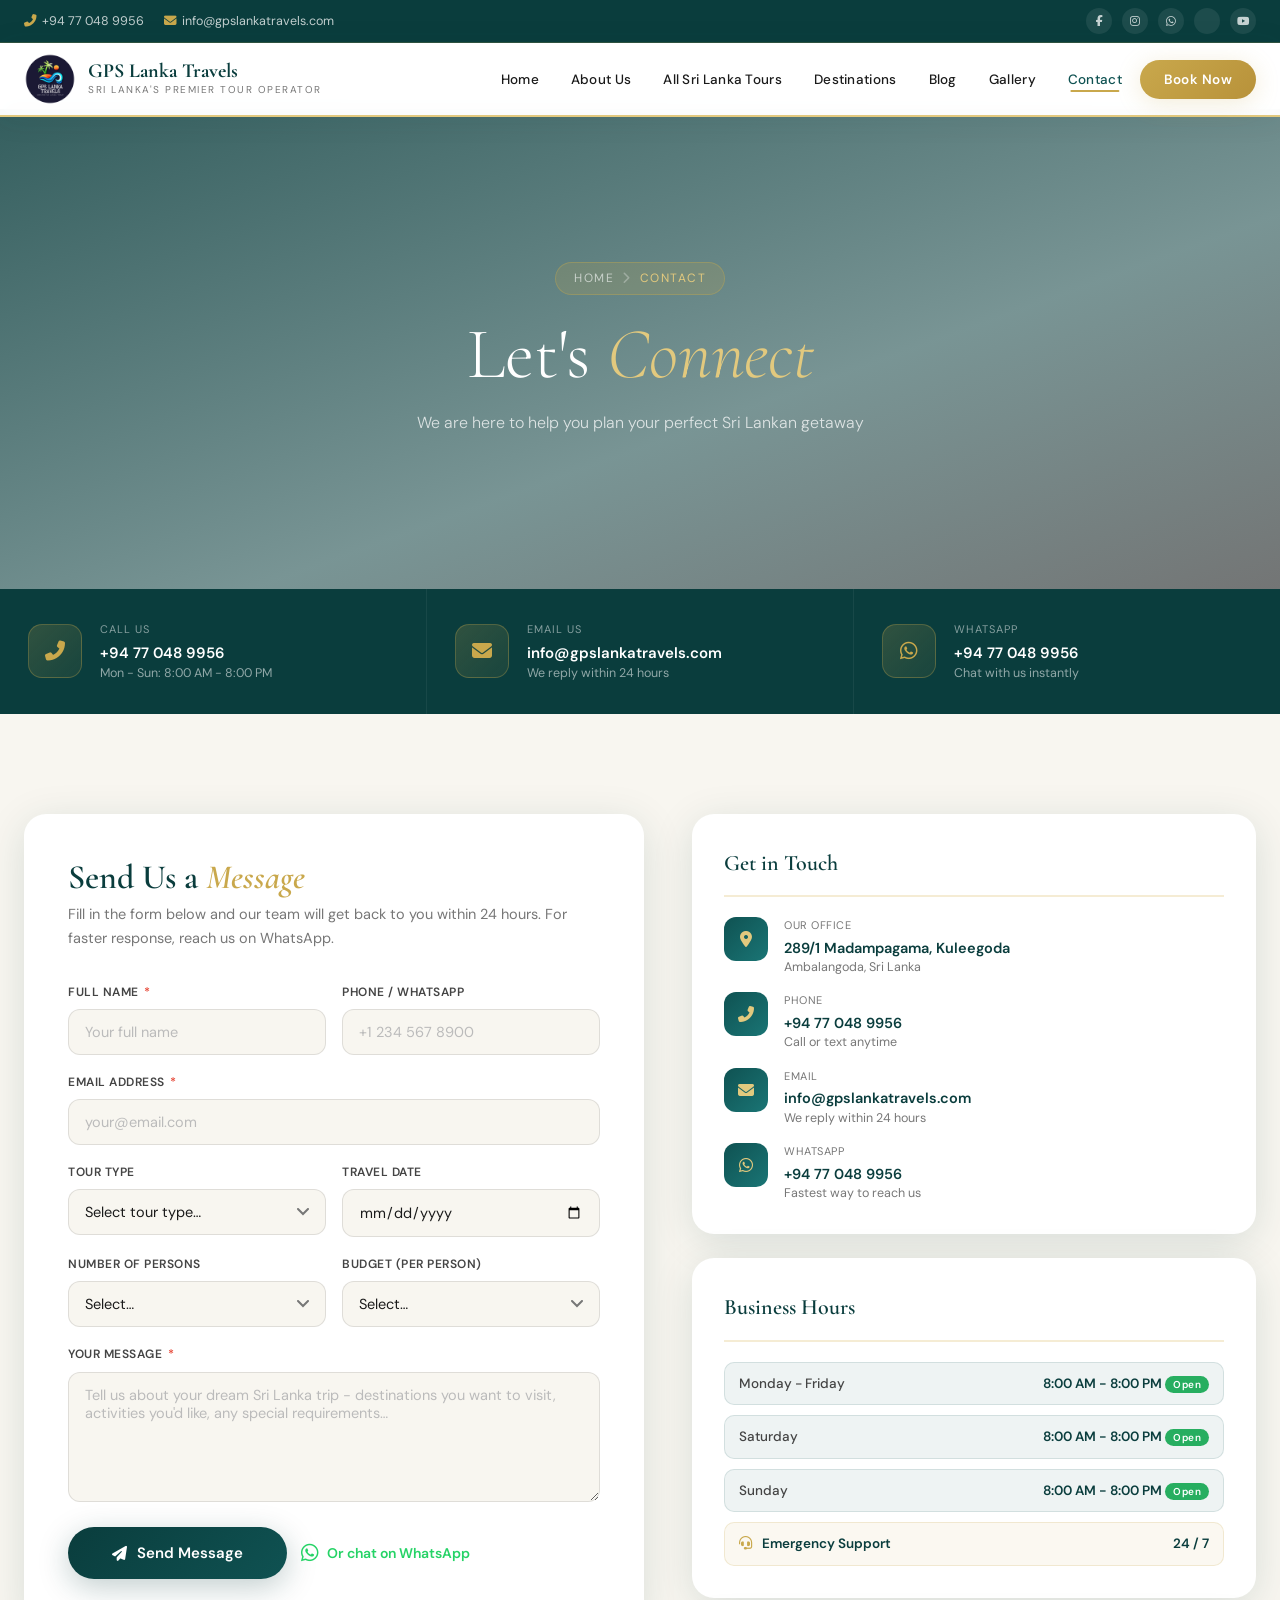
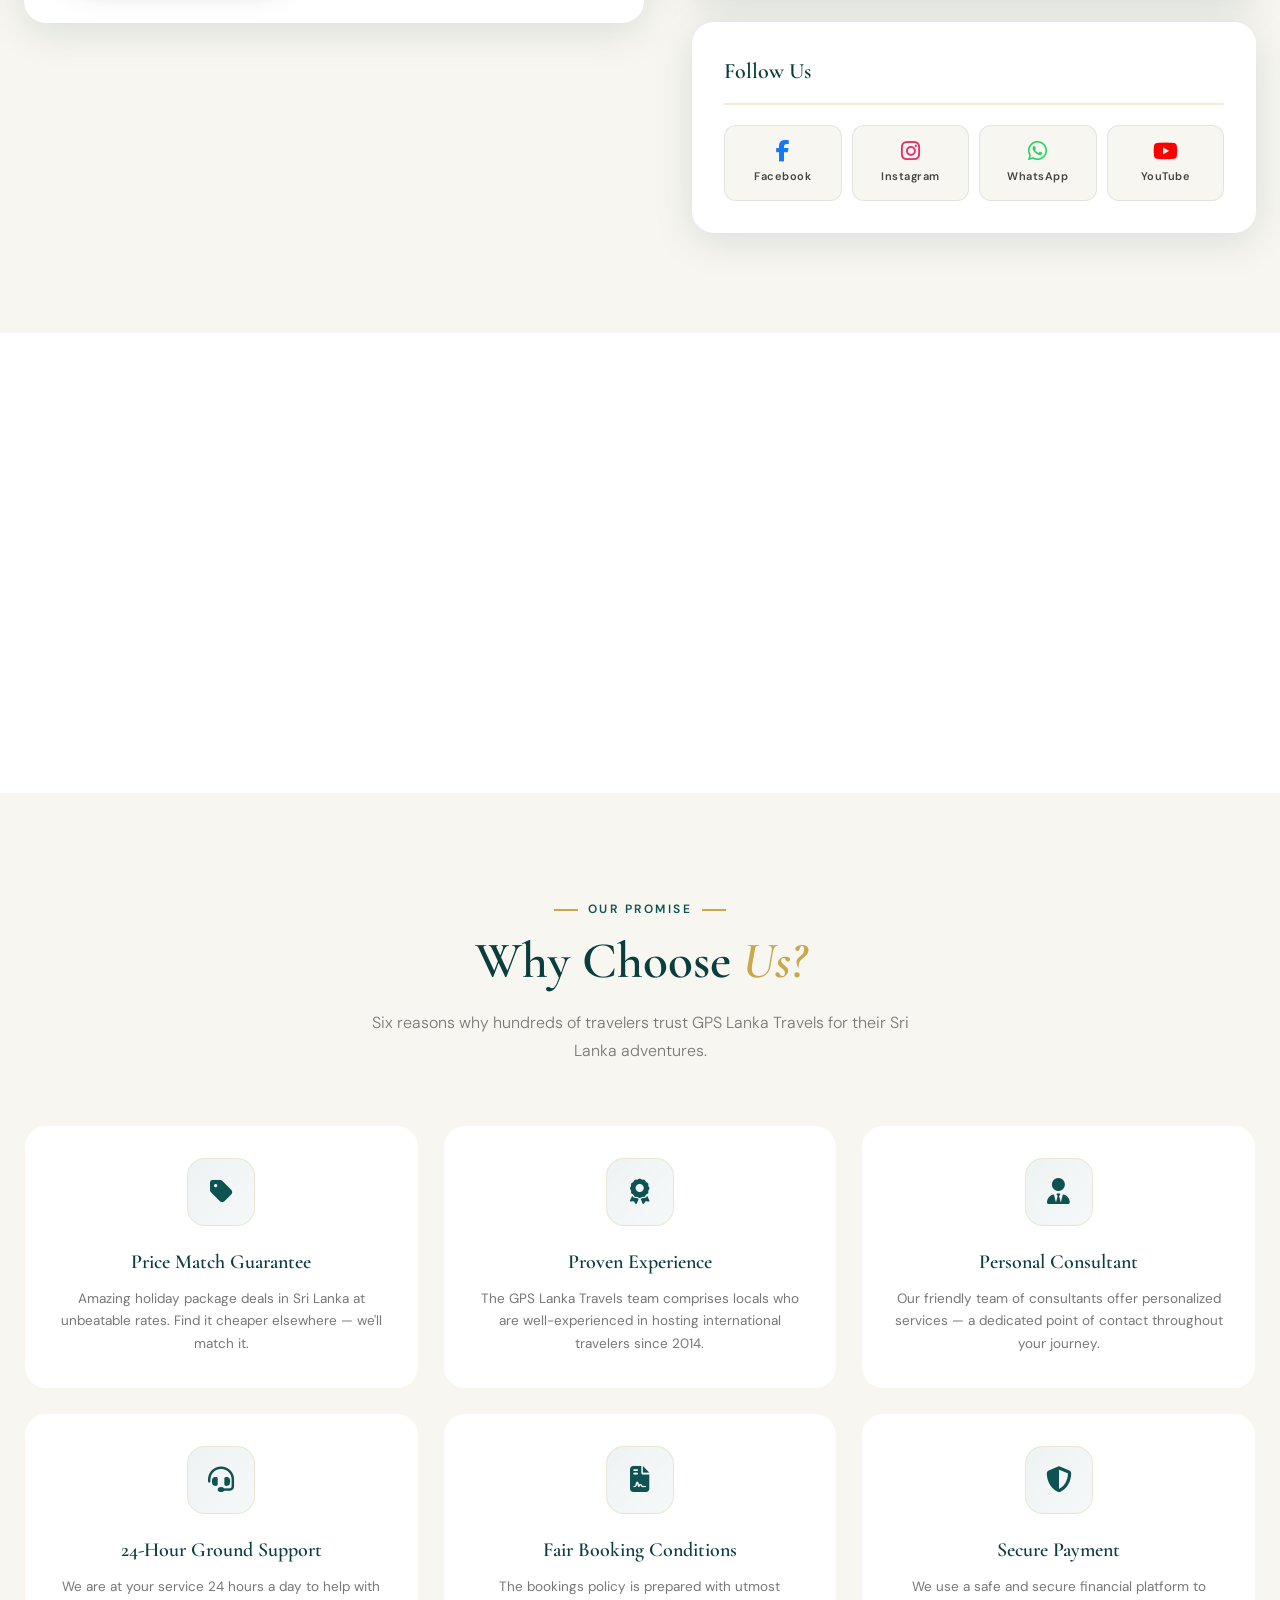
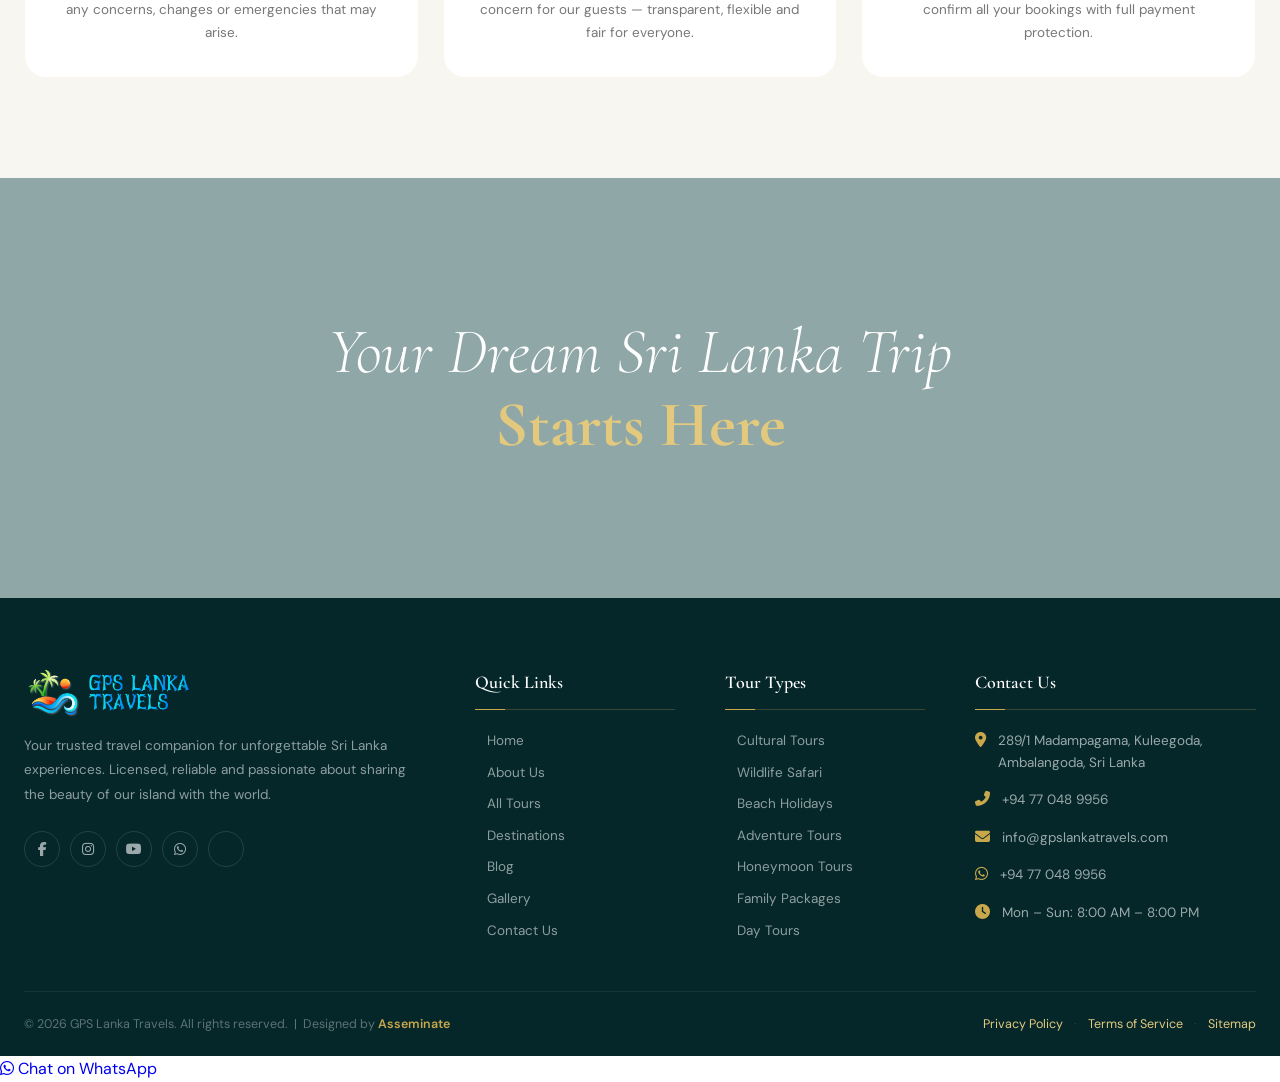
==== commit 428d038c: "Updated" ====
--- a/contact.html
+++ b/contact.html
@@ -17,7 +17,7 @@
   <div id="header-placeholder"></div>
 
   <!-- PAGE HERO -->
-  <!-- images/contact-hero.jpg  1920×600px -->
+
   <section class="page-hero">
     <div class="page-hero-bg"></div>
     <div class="page-hero-content">
--- a/css/global.css
+++ b/css/global.css
@@ -1,4 +1,4 @@
-/* ─── GOOGLE FONTS ─── */
+/* GOOGLE FONTS  */
 @import url('https://fonts.googleapis.com/css2?family=Cormorant+Garamond:ital,wght@0,300;0,400;0,600;0,700;1,300;1,400&family=DM+Sans:wght@300;400;500;600&display=swap');
 
 /* CSS VARIABLES */
--- a/css/contact.css
+++ b/css/contact.css
@@ -1,4 +1,3 @@
-/* PAGE HERO */
 .page-hero {
   height: 480px;
   position: relative;
